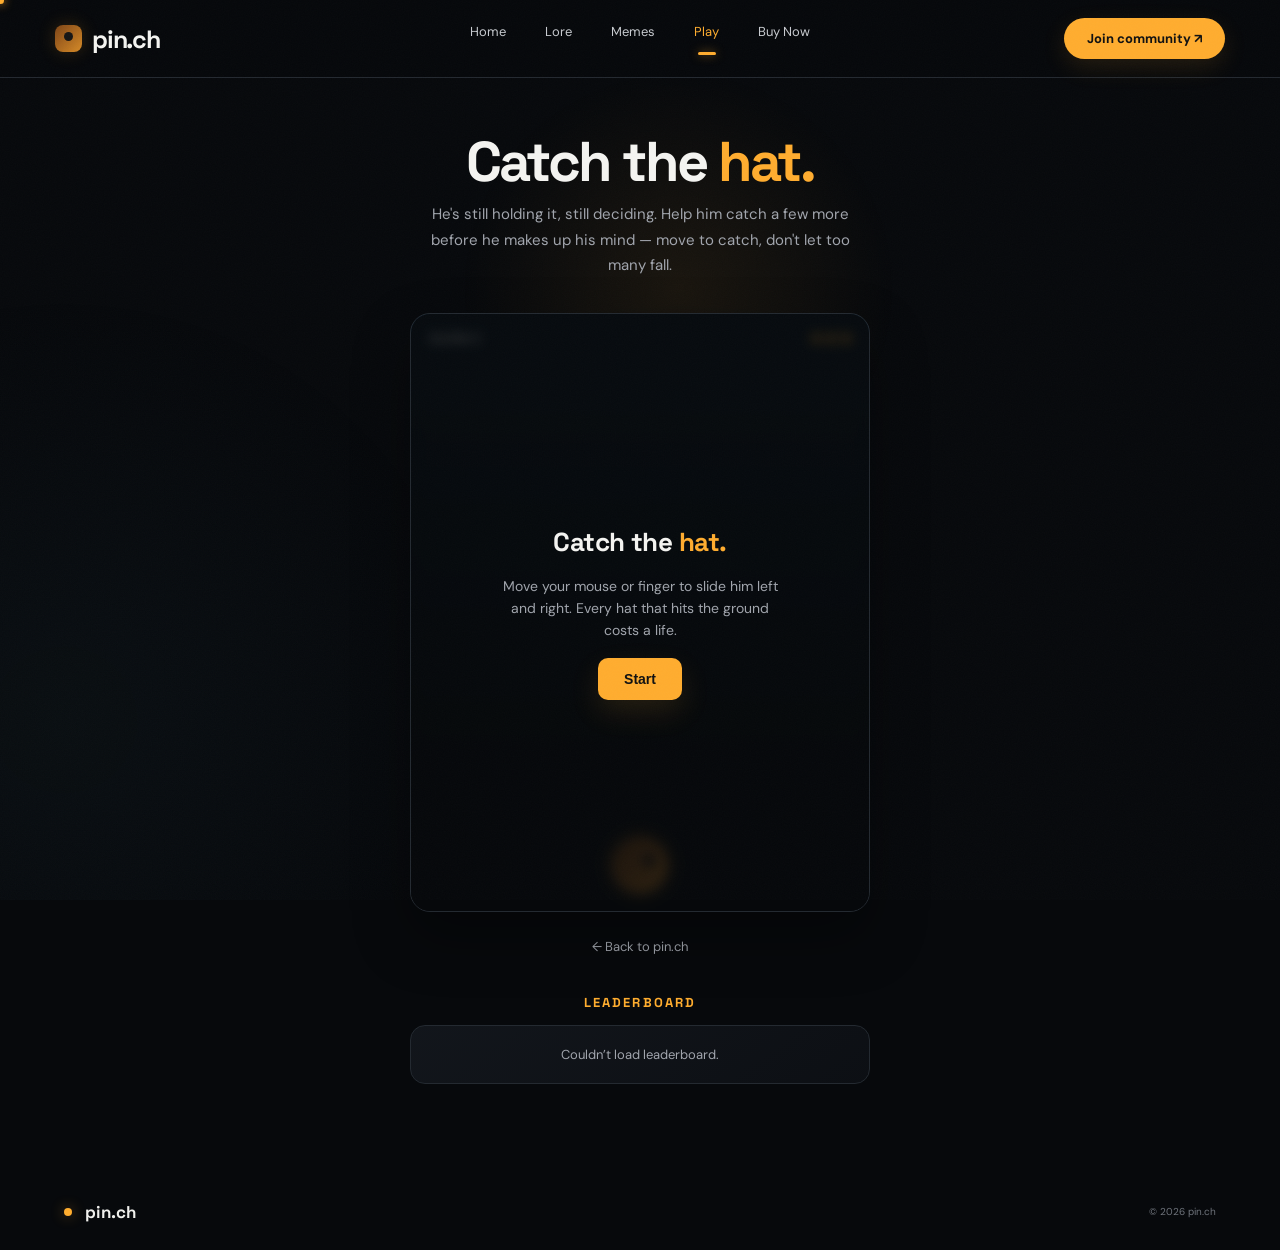
==== pin_ch_final_site/game.html @ d2be1f8b "Add mini-game leaderboard and fix mismatched meme-3 image - Add /api/leaderboard serverless function" ====
<!doctype html>
<html lang="en">
<head>
  <meta charset="utf-8">
  <meta name="viewport" content="width=device-width, initial-scale=1">
  <title>Catch the hat — pin.ch</title>
  <meta name="description" content="Catch the hat — a quick pin.ch mini-game.">
  <link rel="icon" type="image/svg+xml" href="data:image/svg+xml,%3Csvg xmlns='http://www.w3.org/2000/svg' viewBox='0 0 64 64'%3E%3Cdefs%3E%3ClinearGradient id='g' x1='0' y1='0' x2='1' y2='1'%3E%3Cstop offset='0' stop-color='%237e4517'/%3E%3Cstop offset='1' stop-color='%23d68a27'/%3E%3C/linearGradient%3E%3C/defs%3E%3Crect width='64' height='64' rx='18' fill='url(%23g)'/%3E%3Ccircle cx='32' cy='27' r='10' fill='%23161616'/%3E%3C/svg%3E">
  <link rel="preconnect" href="https://fonts.googleapis.com">
  <link rel="preconnect" href="https://fonts.gstatic.com" crossorigin>
  <link href="https://fonts.googleapis.com/css2?family=DM+Sans:wght@400;500;700&family=Space+Grotesk:wght@500;600;700&display=swap" rel="stylesheet">
  <link rel="stylesheet" href="style.css">
  <style>
    .game-main{max-width:600px;margin:0 auto;padding:56px 20px 90px;text-align:center}
    .game-main h1{font:700 clamp(38px,6vw,56px)/1 "Space Grotesk";letter-spacing:-.05em;margin:0 0 12px}
    .game-main h1 span{color:var(--gold)}
    .game-sub{color:var(--muted);font-size:15px;line-height:1.7;max-width:440px;margin:0 auto 34px}
    .game-stage{position:relative;width:100%;max-width:460px;margin:0 auto;border-radius:20px;overflow:hidden;border:1px solid #242a31;box-shadow:0 25px 55px rgba(0,0,0,.35);background:linear-gradient(180deg,#0c1a26 0%,#07090c 78%)}
    .game-stage canvas{display:block;width:100%;height:auto;touch-action:none;cursor:none}
    .hud{position:absolute;top:0;left:0;right:0;display:flex;justify-content:space-between;align-items:center;padding:16px 18px;z-index:2;pointer-events:none;font:700 13px "Space Grotesk"}
    .hud-score{color:#f4f4f1}
    .hud-lives{display:flex;gap:6px}
    .hud-lives span{width:9px;height:9px;border-radius:50%;background:var(--gold);box-shadow:0 0 8px rgba(255,173,47,.6);transition:.25s}
    .hud-lives span.lost{background:#33261a;box-shadow:none}
    .overlay{position:absolute;inset:0;display:flex;flex-direction:column;align-items:center;justify-content:center;gap:16px;background:rgba(7,9,12,.82);backdrop-filter:blur(6px);z-index:3;text-align:center;padding:24px;transition:opacity .3s;}
    .overlay.hidden{opacity:0;pointer-events:none}
    .overlay h2{font:700 26px "Space Grotesk";margin:0;letter-spacing:-.02em}
    .overlay h2 span{color:var(--gold)}
    .overlay p{color:var(--muted);font-size:14px;margin:0;max-width:280px;line-height:1.6}
    .overlay .score-line{font:700 15px "Space Grotesk";color:#f4f4f1}
    .overlay .score-line b{color:var(--gold)}
    .game-btn{display:inline-flex;align-items:center;justify-content:center;text-decoration:none;padding:13px 26px;border-radius:10px;font-size:14px;font-weight:700;background:var(--gold);color:#111;border:0;cursor:pointer;transition:.25s;box-shadow:0 12px 30px rgba(255,173,47,.12)}
    .game-btn:hover{transform:translateY(-2px)}
    .back-link{display:inline-block;margin-top:26px;color:var(--muted);font-size:13px;text-decoration:none;transition:.2s}
    .back-link:hover{color:var(--gold)}
    .submit-row{display:flex;gap:8px;margin-top:2px}
    .submit-row input{width:130px;background:#11151a;border:1px solid #282e36;border-radius:9px;padding:11px 12px;color:#f4f4f1;font:600 13px "Space Grotesk";text-align:center;outline:none;transition:.2s}
    .submit-row input:focus{border-color:var(--gold)}
    .submit-row .game-btn{padding:11px 20px}
    .submit-row .game-btn:disabled{opacity:.5;cursor:default;transform:none}
    .submit-msg{font-size:12px;color:var(--muted);min-height:16px;margin:0}
    .submit-msg.err{color:#e0715a}
    .submit-msg.ok{color:var(--gold)}
    .lb-section{max-width:460px;margin:38px auto 0;text-align:left}
    .lb-section h3{font:700 13px "Space Grotesk";letter-spacing:.16em;color:var(--gold);text-transform:uppercase;margin:0 0 14px;text-align:center}
    .lb-list{list-style:none;margin:0;padding:0;background:linear-gradient(145deg,rgba(19,23,29,.95),rgba(13,16,21,.95));border:1px solid #242a31;border-radius:15px;overflow:hidden}
    .lb-row{display:flex;align-items:center;gap:12px;padding:11px 18px;font-size:13px;color:#c8cbd0;border-bottom:1px solid #1c2027}
    .lb-row:last-child{border-bottom:0}
    .lb-rank{width:18px;color:var(--muted);font:700 12px "Space Grotesk"}
    .lb-row:nth-child(1) .lb-rank,.lb-row:nth-child(2) .lb-rank,.lb-row:nth-child(3) .lb-rank{color:var(--gold)}
    .lb-name{flex:1;font-weight:500;color:#e7e7e5}
    .lb-score{font:700 13px "Space Grotesk";color:var(--gold)}
    .lb-empty{padding:20px 18px;text-align:center;color:var(--muted);font-size:13px}
    @media(max-width:600px){.game-main{padding:42px 16px 70px}}
  </style>
</head>
<body>
  <div class="grain"></div>
  <div class="cursor-dot" id="cursorDot"></div>
  <div class="cursor-ring" id="cursorRing"></div>

  <header class="nav">
    <a class="logo" href="index.html"><span class="logo-dot"></span>pin.ch</a>
    <nav>
      <a href="index.html#top">Home</a>
      <a href="index.html#lore">Lore</a>
      <a href="index.html#memes">Memes</a>
      <a class="active" href="game.html">Play</a>
      <a href="https://axiom.trade/">Buy Now</a>
    </nav>
    <a class="nav-cta" href="https://x.com/i/communities/2031726647930483009">Join community <span>↗</span></a>
  </header>

  <main class="game-main">
    <h1>Catch the <span>hat.</span></h1>
    <p class="game-sub">He's still holding it, still deciding. Help him catch a few more before he makes up his mind — move to catch, don't let too many fall.</p>

    <div class="game-stage" id="stage">
      <div class="hud">
        <div class="hud-score">SCORE <span id="score">0</span></div>
        <div class="hud-lives" id="lives"><span></span><span></span><span></span></div>
      </div>
      <canvas id="game" width="460" height="600"></canvas>

      <div class="overlay" id="startOverlay">
        <h2>Catch the <span>hat.</span></h2>
        <p>Move your mouse or finger to slide him left and right. Every hat that hits the ground costs a life.</p>
        <button class="game-btn" id="startBtn">Start</button>
      </div>

      <div class="overlay hidden" id="overOverlay">
        <h2>Not <span>ready</span> yet.</h2>
        <p class="score-line">Score: <b id="finalScore">0</b> &nbsp;·&nbsp; Best: <b id="bestScore">0</b></p>
        <div class="submit-row" id="submitRow">
          <input type="text" id="usernameInput" maxlength="8" placeholder="Name (3-8)" autocomplete="off">
          <button class="game-btn" id="submitScoreBtn">Submit</button>
        </div>
        <p class="submit-msg" id="submitMsg"></p>
        <button class="game-btn" id="againBtn">Play again</button>
      </div>
    </div>

    <a class="back-link" href="index.html">← Back to pin.ch</a>

    <section class="lb-section">
      <h3>Leaderboard</h3>
      <ol class="lb-list" id="lbList">
        <li class="lb-empty">Loading…</li>
      </ol>
    </section>
  </main>

  <footer class="site-footer">
    <a class="footer-brand" href="index.html"><span></span>pin.ch</a>
    <div class="footer-copy">© 2026 pin.ch</div>
  </footer>

  <script>
    if (window.matchMedia('(hover:hover) and (pointer:fine)').matches) {
      const dot = document.getElementById('cursorDot');
      const ring = document.getElementById('cursorRing');
      let mouseX = -100, mouseY = -100, ringX = -100, ringY = -100;

      window.addEventListener('mousemove', e => {
        mouseX = e.clientX;
        mouseY = e.clientY;
        dot.style.transform = `translate(${mouseX}px, ${mouseY}px)`;
      });

      (function loop(){
        ringX += (mouseX - ringX) * 0.18;
        ringY += (mouseY - ringY) * 0.18;
        ring.style.transform = `translate(${ringX}px, ${ringY}px)`;
        requestAnimationFrame(loop);
      })();

      document.addEventListener('mouseover', e => {
        if (e.target.closest('a, button')) ring.classList.add('hover');
      });
      document.addEventListener('mouseout', e => {
        if (e.target.closest('a, button')) ring.classList.remove('hover');
      });
      document.documentElement.addEventListener('mouseleave', () => {
        dot.style.opacity = 0;
        ring.style.opacity = 0;
      });
      document.documentElement.addEventListener('mouseenter', () => {
        dot.style.opacity = 1;
        ring.style.opacity = 1;
      });
    }
  </script>

  <script>
    (function(){
      const canvas = document.getElementById('game');
      const ctx = canvas.getContext('2d');
      const W = canvas.width, H = canvas.height;
      const DPR = Math.min(window.devicePixelRatio || 1, 2);
      canvas.width = W * DPR;
      canvas.height = H * DPR;
      ctx.scale(DPR, DPR);

      const scoreEl = document.getElementById('score');
      const livesEl = document.getElementById('lives');
      const lifeDots = livesEl.querySelectorAll('span');
      const startOverlay = document.getElementById('startOverlay');
      const overOverlay = document.getElementById('overOverlay');
      const startBtn = document.getElementById('startBtn');
      const againBtn = document.getElementById('againBtn');
      const finalScoreEl = document.getElementById('finalScore');
      const bestScoreEl = document.getElementById('bestScore');
      const submitRow = document.getElementById('submitRow');
      const usernameInput = document.getElementById('usernameInput');
      const submitScoreBtn = document.getElementById('submitScoreBtn');
      const submitMsg = document.getElementById('submitMsg');
      const lbList = document.getElementById('lbList');
      const BEST_KEY = 'pinch_hat_best';
      const NAME_KEY = 'pinch_hat_username';
      const USERNAME_RE = /^[a-zA-Z0-9_]{3,8}$/;

      usernameInput.value = localStorage.getItem(NAME_KEY) || '';

      function renderLeaderboard(entries){
        lbList.innerHTML = '';
        if (!entries || entries.length === 0) {
          lbList.innerHTML = '<li class="lb-empty">No scores yet — be the first.</li>';
          return;
        }
        entries.forEach((e, i) => {
          const li = document.createElement('li');
          li.className = 'lb-row';
          const rank = document.createElement('span');
          rank.className = 'lb-rank';
          rank.textContent = '#' + (i + 1);
          const name = document.createElement('span');
          name.className = 'lb-name';
          name.textContent = e.username;
          const sc = document.createElement('span');
          sc.className = 'lb-score';
          sc.textContent = e.score;
          li.append(rank, name, sc);
          lbList.appendChild(li);
        });
      }

      async function loadLeaderboard(){
        try {
          const r = await fetch('/api/leaderboard');
          const data = await r.json();
          renderLeaderboard(data.entries);
        } catch (err) {
          lbList.innerHTML = '<li class="lb-empty">Couldn’t load leaderboard.</li>';
        }
      }

      async function submitScore(){
        const username = usernameInput.value.trim();
        if (!USERNAME_RE.test(username)) {
          submitMsg.textContent = 'Name must be 3-8 letters, numbers or underscore.';
          submitMsg.className = 'submit-msg err';
          return;
        }
        submitScoreBtn.disabled = true;
        submitMsg.textContent = 'Submitting…';
        submitMsg.className = 'submit-msg';
        try {
          const r = await fetch('/api/leaderboard', {
            method: 'POST',
            headers: { 'Content-Type': 'application/json' },
            body: JSON.stringify({ username, score })
          });
          let data;
          try { data = await r.json(); } catch { data = null; }
          if (!r.ok || !data) throw new Error((data && data.error) || 'Couldn’t submit right now.');
          localStorage.setItem(NAME_KEY, username);
          renderLeaderboard(data.entries);
          submitMsg.textContent = 'Submitted!';
          submitMsg.className = 'submit-msg ok';
          submitRow.style.display = 'none';
        } catch (err) {
          submitMsg.textContent = (err.message && err.message.length < 80) ? err.message : 'Couldn’t submit right now.';
          submitMsg.className = 'submit-msg err';
          submitScoreBtn.disabled = false;
        }
      }

      submitScoreBtn.addEventListener('click', submitScore);
      loadLeaderboard();

      let running = false;
      let score = 0;
      let lives = 3;
      let catcherX = W / 2;
      const catcherR = 28;
      const catcherY = H - 46;
      let hats = [];
      let spawnTimer = 0;
      let spawnInterval = 950;
      let lastTime = 0;

      function getBest(){
        return parseInt(localStorage.getItem(BEST_KEY) || '0', 10);
      }
      function setBest(v){
        localStorage.setItem(BEST_KEY, String(v));
      }

      function pointerX(clientX){
        const rect = canvas.getBoundingClientRect();
        return (clientX - rect.left) * (W / rect.width);
      }
      function onMove(x){
        catcherX = Math.max(catcherR, Math.min(W - catcherR, x));
      }
      canvas.addEventListener('mousemove', e => onMove(pointerX(e.clientX)));
      canvas.addEventListener('touchmove', e => {
        if (e.touches[0]) onMove(pointerX(e.touches[0].clientX));
        e.preventDefault();
      }, { passive: false });

      function spawnHat(){
        const golden = Math.random() < 0.12;
        hats.push({
          x: 30 + Math.random() * (W - 60),
          y: -30,
          speed: 2.1 + Math.random() * 1.1 + score * 0.02,
          size: golden ? 20 : 24,
          golden
        });
      }

      function drawCatcher(){
        ctx.save();
        const grad = ctx.createLinearGradient(catcherX - catcherR, catcherY - catcherR, catcherX + catcherR, catcherY + catcherR);
        grad.addColorStop(0, '#7e4517');
        grad.addColorStop(1, '#d68a27');
        ctx.beginPath();
        ctx.arc(catcherX, catcherY, catcherR, 0, Math.PI * 2);
        ctx.fillStyle = grad;
        ctx.shadowColor = 'rgba(255,173,47,.5)';
        ctx.shadowBlur = 18;
        ctx.fill();
        ctx.shadowBlur = 0;
        ctx.beginPath();
        ctx.arc(catcherX + 9, catcherY - 5, 6, 0, Math.PI * 2);
        ctx.fillStyle = '#161616';
        ctx.fill();
        ctx.restore();
      }

      function drawHat(h){
        ctx.save();
        ctx.translate(h.x, h.y);
        ctx.beginPath();
        ctx.ellipse(0, h.size * 0.55, h.size, h.size * 0.32, 0, 0, Math.PI * 2);
        ctx.fillStyle = h.golden ? '#ffc55c' : '#a9691f';
        ctx.fill();
        ctx.beginPath();
        ctx.moveTo(-h.size * 0.55, h.size * 0.5);
        ctx.quadraticCurveTo(-h.size * 0.55, -h.size * 0.5, 0, -h.size * 0.55);
        ctx.quadraticCurveTo(h.size * 0.55, -h.size * 0.5, h.size * 0.55, h.size * 0.5);
        ctx.closePath();
        ctx.fillStyle = h.golden ? '#ffad2f' : '#7e4517';
        ctx.fill();
        ctx.restore();
      }

      function updateLives(){
        lifeDots.forEach((dot, i) => dot.classList.toggle('lost', i >= lives));
      }

      function reset(){
        score = 0;
        lives = 3;
        hats = [];
        spawnTimer = 0;
        spawnInterval = 950;
        catcherX = W / 2;
        scoreEl.textContent = '0';
        updateLives();
      }

      function endGame(){
        running = false;
        const best = Math.max(getBest(), score);
        setBest(best);
        finalScoreEl.textContent = score;
        bestScoreEl.textContent = best;
        submitRow.style.display = '';
        submitScoreBtn.disabled = false;
        submitMsg.textContent = '';
        submitMsg.className = 'submit-msg';
        overOverlay.classList.remove('hidden');
      }

      function step(t){
        if (!running) return;
        const dt = lastTime ? t - lastTime : 16;
        lastTime = t;

        ctx.clearRect(0, 0, W, H);

        spawnTimer += dt;
        if (spawnTimer > spawnInterval) {
          spawnTimer = 0;
          spawnHat();
          spawnInterval = Math.max(420, 950 - score * 12);
        }

        for (let i = hats.length - 1; i >= 0; i--) {
          const h = hats[i];
          h.y += h.speed;
          drawHat(h);

          const dx = h.x - catcherX, dy = h.y - catcherY;
          if (Math.sqrt(dx * dx + dy * dy) < catcherR + h.size * 0.6) {
            score += h.golden ? 3 : 1;
            scoreEl.textContent = score;
            hats.splice(i, 1);
            continue;
          }
          if (h.y - h.size > H) {
            hats.splice(i, 1);
            lives -= 1;
            updateLives();
            if (lives <= 0) {
              endGame();
              return;
            }
          }
        }

        drawCatcher();
        requestAnimationFrame(step);
      }

      function start(){
        reset();
        startOverlay.classList.add('hidden');
        overOverlay.classList.add('hidden');
        running = true;
        lastTime = 0;
        requestAnimationFrame(step);
      }

      startBtn.addEventListener('click', start);
      againBtn.addEventListener('click', start);

      drawCatcher();
      bestScoreEl.textContent = getBest();
    })();
  </script>
</body>
</html>
---- pin_ch_final_site/style.css ----
*{box-sizing:border-box}
:root{--bg:#07090c;--panel:#0e1217;--text:#f4f4f1;--muted:#a1a5ad;--line:#242930;--gold:#ffad2f;--gold2:#ffc55c}
html{scroll-behavior:smooth}
body{margin:0;background:var(--bg);color:var(--text);font-family:"DM Sans",sans-serif;overflow-x:hidden}
body:before{content:"";position:fixed;inset:0;pointer-events:none;background:radial-gradient(circle at 53% 32%,rgba(255,173,47,.08),transparent 24%),radial-gradient(circle at 5% 80%,rgba(36,66,78,.1),transparent 30%);z-index:-2}
.grain{position:fixed;inset:0;pointer-events:none;opacity:.025;z-index:20;background-image:url("data:image/svg+xml,%3Csvg xmlns='http://www.w3.org/2000/svg' width='180' height='180'%3E%3Cfilter id='n'%3E%3CfeTurbulence type='fractalNoise' baseFrequency='.85' numOctaves='4' stitchTiles='stitch'/%3E%3C/filter%3E%3Crect width='100%25' height='100%25' filter='url(%23n)'/%3E%3C/svg%3E")}
@media(hover:hover) and (pointer:fine){
  body,a,button{cursor:none}
  .cursor-dot,.cursor-ring{position:fixed;top:0;left:0;pointer-events:none;z-index:9999;border-radius:50%;transition:opacity .2s}
  .cursor-dot{width:7px;height:7px;margin:-3.5px 0 0 -3.5px;background:var(--gold);box-shadow:0 0 10px rgba(255,173,47,.9)}
  .cursor-ring{width:34px;height:34px;margin:-17px 0 0 -17px;border:1.5px solid rgba(255,173,47,.5);transition:width .25s,height .25s,margin .25s,border-color .25s,background .25s,opacity .2s}
  .cursor-ring.hover{width:54px;height:54px;margin:-27px 0 0 -27px;border-color:var(--gold);background:rgba(255,173,47,.08)}
}
.reveal{opacity:0;transform:translateY(28px);transition:opacity .7s cubic-bezier(.16,.8,.3,1),transform .7s cubic-bezier(.16,.8,.3,1)}
.reveal.in-view{opacity:1;transform:translateY(0)}
.meme-item.reveal{transition-delay:calc(var(--i,0) * .07s)}
@media(prefers-reduced-motion:reduce){.reveal{transform:none;transition:opacity .4s ease}}
a{color:inherit}
.nav{height:78px;padding:0 4.3vw;border-bottom:1px solid var(--line);display:flex;align-items:center;justify-content:space-between;position:sticky;top:0;z-index:15;background:rgba(7,9,12,.82);backdrop-filter:blur(18px)}
.logo{font:700 25px "Space Grotesk";text-decoration:none;letter-spacing:-.05em;display:flex;align-items:center}.logo-dot{width:27px;height:27px;border-radius:8px;background:linear-gradient(135deg,#7e4517,#d68a27);display:inline-block;margin-right:10px;box-shadow:0 0 18px rgba(255,173,47,.18);position:relative}.logo-dot:after{content:"";position:absolute;width:9px;height:9px;border-radius:50%;background:#161616;left:9px;top:7px}
.nav nav{display:flex;gap:39px;position:absolute;left:50%;transform:translateX(-50%)}.nav nav a{text-decoration:none;color:#c8cbd0;font-size:13px;transition:.25s}.nav nav a:hover,.nav nav a.active{color:var(--gold)}.nav nav a.active:after{content:"";display:block;width:18px;height:3px;border-radius:5px;background:var(--gold);margin:12px auto 0;box-shadow:0 0 10px rgba(255,173,47,.5)}
.nav-cta{background:var(--gold);color:#111;text-decoration:none;padding:12px 23px;border-radius:999px;font-weight:700;font-size:13px;transition:.25s;box-shadow:0 8px 24px rgba(255,173,47,.12)}.nav-cta:hover{transform:translateY(-2px);box-shadow:0 12px 30px rgba(255,173,47,.2)}
.hero{min-height:692px;display:grid;grid-template-columns:minmax(280px,.95fr) minmax(380px,1.3fr) minmax(280px,.85fr);align-items:center;gap:28px;padding:48px 4.3vw 36px;border-bottom:1px solid var(--line);position:relative;max-width:1500px;margin:0 auto}
.hero-copy{align-self:center;position:relative;z-index:3}.hero h1{font:700 clamp(62px,7vw,96px)/.9 "Space Grotesk";letter-spacing:-.075em;margin:0 0 18px}.hero h2{font:500 clamp(20px,2vw,28px)/1.2 "Space Grotesk";margin:0 0 28px;letter-spacing:-.035em}.hero-text{font-size:15px;line-height:1.75;color:var(--muted);margin:0}.hero-actions{display:flex;gap:14px;margin-top:34px}.btn{display:inline-flex;align-items:center;justify-content:center;text-decoration:none;padding:15px 29px;border-radius:10px;font-size:14px;font-weight:700;transition:.25s}.btn-gold{background:var(--gold);color:#111;box-shadow:0 12px 30px rgba(255,173,47,.12)}.btn-ghost{border:1px solid rgba(255,173,47,.4);color:#fff;background:rgba(255,173,47,.04)}.btn-ghost:hover{border-color:var(--gold)}.btn:hover{transform:translateY(-2px)}
.hero-visual{height:590px;position:relative;display:flex;align-items:center;justify-content:center;z-index:2;isolation:isolate;overflow:visible}.hero-glow{position:absolute;width:460px;height:460px;border-radius:50%;background:radial-gradient(circle,rgba(255,171,45,.34) 0%,rgba(255,151,30,.18) 34%,rgba(255,126,20,.07) 58%,transparent 74%);filter:blur(30px);top:62px;left:50%;transform:translateX(-50%);z-index:0}.hero-image-wrap{width:100%;height:570px;display:flex;align-items:center;justify-content:center;overflow:visible;position:relative;z-index:1}.hero-image-wrap:after{content:"";position:absolute;width:330px;height:54px;left:50%;bottom:78px;transform:translateX(-50%);background:radial-gradient(ellipse,rgba(255,165,35,.28) 0%,rgba(255,145,25,.12) 42%,transparent 74%);filter:blur(10px);pointer-events:none;z-index:0}.hero-image-wrap img{width:560px;height:560px;object-fit:contain;object-position:center;filter:saturate(.95) contrast(1.04) drop-shadow(0 30px 50px rgba(0,0,0,.35));position:relative;z-index:1}
.token-card{background:linear-gradient(145deg,rgba(19,23,29,.95),rgba(13,16,21,.95));border:1px solid #242a31;border-radius:15px;padding:26px 27px;box-shadow:0 25px 55px rgba(0,0,0,.2);align-self:center}.token-card h3{font:700 20px "Space Grotesk";margin:0 0 25px}.token-row{display:flex;justify-content:space-between;align-items:center;gap:18px;margin:0 0 23px;color:#9298a2;font-size:13px}.token-row strong{color:#e7e7e5;font-weight:500;text-align:right}.token-row strong.trust{color:var(--gold);font-weight:700;display:inline-flex;align-items:center;gap:5px}.token-row strong.trust:before{content:"";width:5px;height:9px;border-right:2px solid var(--gold);border-bottom:2px solid var(--gold);transform:rotate(45deg) translateY(-1px)}
.contract-block{margin-top:6px;padding-top:20px;border-top:1px solid var(--line)}
.contract-label{display:block;color:var(--gold);font:700 10px "Space Grotesk";letter-spacing:.16em;text-transform:uppercase;margin-bottom:10px}
.contract-pill{display:flex;align-items:center;gap:11px;border:1px solid #282e36;background:#11151a;border-radius:11px;padding:12px 13px;transition:.2s}
.contract-pill:hover{border-color:#4a3416}
.pending-dot{width:6px;height:6px;border-radius:50%;background:var(--gold);box-shadow:0 0 8px rgba(255,173,47,.7);flex-shrink:0;animation:pinch-pulse 1.8s ease-in-out infinite}
.contract-pill code{flex:1;font:600 13px "Space Grotesk";color:#e7e7e5;overflow:hidden;text-overflow:ellipsis;white-space:nowrap}
.contract-pill button{border:0;background:#181c22;color:#eee;width:30px;height:30px;border-radius:8px;display:flex;align-items:center;justify-content:center;font-size:14px;cursor:pointer;flex-shrink:0;transition:.2s}
.contract-pill button:hover{background:var(--gold);color:#111}
.contract-pill button.copied{background:var(--gold);color:#111}
@keyframes pinch-pulse{0%,100%{opacity:.4;transform:scale(.8)}50%{opacity:1;transform:scale(1.15)}}
@media(prefers-reduced-motion:reduce){.pending-dot{animation:none}}
.lore-section,.chart-section{max-width:1050px;margin:0 auto;padding:105px 30px;border-bottom:1px solid var(--line)}.section-label{color:var(--gold);font:700 10px "Space Grotesk";letter-spacing:.22em}.lore-section h2,.chart-section h2{font:700 clamp(42px,5vw,68px)/1 "Space Grotesk";letter-spacing:-.06em;margin:18px 0}.lore-section h2 span{color:var(--gold)}.lore-section p{max-width:650px;color:var(--muted);font-size:17px;line-height:1.8;margin:0 0 18px}.lore-section p:last-child{margin-bottom:0}.chart-section{min-height:380px}.chart-section .btn{margin-top:10px}
.memes-section{max-width:1200px;margin:0 auto;padding:105px 30px 120px;border-bottom:1px solid var(--line)}.memes-section h2{font:700 clamp(42px,5vw,68px)/1 "Space Grotesk";letter-spacing:-.06em;margin:18px 0 0}.memes-section h2 span{color:var(--gold)}
.meme-grid{display:grid;grid-template-columns:repeat(3,1fr);gap:18px;margin-top:44px}
.meme-item{display:block;aspect-ratio:1/1;border-radius:14px;overflow:hidden;border:1px solid var(--line);position:relative}
.meme-item img{width:100%;height:100%;object-fit:cover;display:block;transition:.35s;filter:saturate(.97)}
.meme-item:hover{border-color:#5a3d17;box-shadow:0 18px 40px rgba(255,173,47,.15)}
.meme-item:hover img{transform:scale(1.06);filter:saturate(1.05)}
footer{max-width:1500px;margin:0 auto;padding:32px 4.3vw 42px;display:grid;grid-template-columns:1fr auto 1fr;align-items:end;color:var(--muted);font-size:13px;line-height:1.7}.footer-left{color:#a4a8ae}.socials{display:flex;gap:16px}.socials a{width:48px;height:48px;border:1px solid #20252c;background:#0c1015;border-radius:50%;display:flex;align-items:center;justify-content:center;text-decoration:none;font-size:20px;color:#f4f4f1;transition:.2s}.socials a:hover{border-color:#444b55;transform:translateY(-2px)}.footer-right{display:flex;flex-direction:column;text-align:right;gap:4px}.footer-right strong{font:700 16px "Space Grotesk";color:#e5e5e3}.toast{position:fixed;left:50%;bottom:30px;transform:translate(-50%,20px);background:#161b21;border:1px solid #343b44;padding:10px 15px;border-radius:8px;opacity:0;pointer-events:none;transition:.25s;z-index:30}.toast.show{opacity:1;transform:translate(-50%,0)}
@media(max-width:1050px){.hero{grid-template-columns:1fr 1fr;padding-top:50px}.hero-visual{grid-column:2;grid-row:1/3}.token-card{grid-column:1;grid-row:2;max-width:500px}.hero-copy{grid-column:1;grid-row:1}.nav nav{gap:20px}}
@media(max-width:760px){.nav{height:68px;padding:0 20px}.nav nav{display:none}.nav-cta{padding:10px 15px;font-size:12px}.logo{font-size:22px}.hero{display:flex;flex-direction:column;min-height:auto;padding:65px 20px 40px;gap:28px}.hero-copy{width:100%;text-align:left}.hero h1{font-size:64px}.hero h2{font-size:22px}.hero-text{font-size:14px}.hero-visual{width:100%;height:440px;order:2}.hero-image-wrap{height:420px}.hero-image-wrap img{width:420px;height:420px}.token-card{width:100%;order:3}.hero-actions{flex-wrap:wrap}.btn{padding:14px 22px}.lore-section,.chart-section{padding:80px 22px}.lore-section h2,.chart-section h2{font-size:43px}.memes-section{padding:80px 22px 90px}.memes-section h2{font-size:43px}.meme-grid{grid-template-columns:repeat(2,1fr);gap:12px;margin-top:32px}footer{grid-template-columns:1fr;gap:28px;padding:28px 22px 36px}.footer-right{text-align:left}.socials{order:2}}

/* --- Bottom launch panel / footer --- */
.launch-section{
  min-height:470px;
  width:100%;
  border-top:1px solid var(--line);
  border-bottom:1px solid var(--line);
  display:flex;
  align-items:center;
  justify-content:center;
  position:relative;
  overflow:hidden;
  background:
    radial-gradient(circle at 50% 38%,rgba(255,173,47,.055),transparent 22%),
    var(--bg);
}
.launch-inner{
  width:100%;
  max-width:1000px;
  text-align:center;
  display:flex;
  flex-direction:column;
  align-items:center;
  justify-content:center;
  padding:72px 30px 82px;
}
.launch-inner h2{
  margin:0;
  font:700 clamp(54px,5.2vw,88px)/.94 "Space Grotesk";
  letter-spacing:-.065em;
  color:#f4f1e9;
}
.launch-inner h2 span{color:var(--gold)}
.launch-btn{
  margin-top:38px;
  display:inline-flex;
  align-items:center;
  justify-content:center;
  gap:9px;
  min-width:136px;
  padding:13px 19px;
  border-radius:9px;
  background:var(--gold);
  color:#111;
  text-decoration:none;
  font:700 12px "DM Sans";
  box-shadow:0 12px 28px rgba(255,173,47,.12);
  transition:.25s;
}
.launch-btn span{font-size:13px}
.launch-btn:hover{
  transform:translateY(-2px);
  box-shadow:0 16px 34px rgba(255,173,47,.2);
}
.site-footer{
  width:100%;
  min-height:76px;
  padding:0 5vw;
  display:flex;
  align-items:center;
  justify-content:space-between;
  color:#f0f0ed;
  border-bottom:0;
  font-size:12px;
}
.footer-brand{
  display:inline-flex;
  align-items:center;
  gap:13px;
  color:#f0f0ed;
  text-decoration:none;
  font:700 17px "Space Grotesk";
}
.footer-brand span{
  width:8px;
  height:8px;
  border-radius:50%;
  background:var(--gold);
  box-shadow:0 0 14px rgba(255,173,47,.45);
}
.footer-copy{
  color:#6f747c;
  font-size:10px;
}
@media(max-width:760px){
  .launch-section{min-height:390px}
  .launch-inner{padding:60px 20px 68px}
  .launch-inner h2{font-size:48px}
  .launch-btn{margin-top:30px}
  .site-footer{min-height:68px;padding:0 22px}
  .footer-brand{font-size:16px}
}
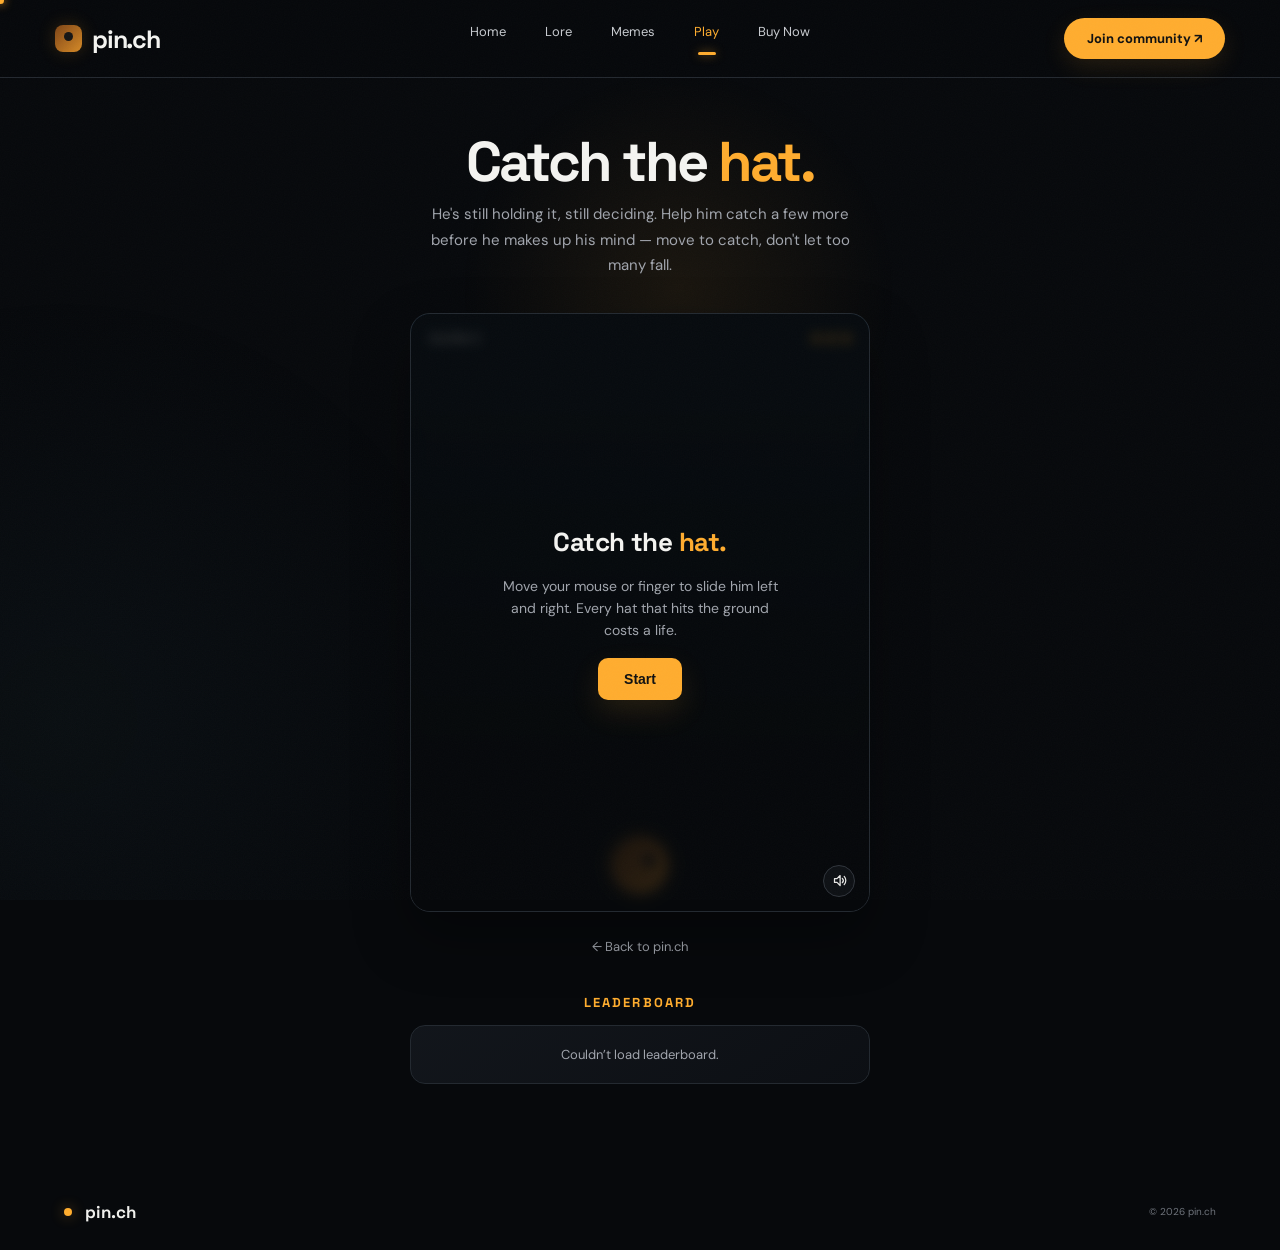
==== commit 1ac4bf88: "Add game audio, time-based difficulty ramp, and leaderboard anti-abuse - Add synthesized sound effec" ====
--- a/pin_ch_final_site/game.html
+++ b/pin_ch_final_site/game.html
@@ -33,6 +33,11 @@
     .game-btn:hover{transform:translateY(-2px)}
     .back-link{display:inline-block;margin-top:26px;color:var(--muted);font-size:13px;text-decoration:none;transition:.2s}
     .back-link:hover{color:var(--gold)}
+    .sound-toggle{position:absolute;bottom:14px;right:14px;z-index:5;width:32px;height:32px;border-radius:50%;border:1px solid #30353c;background:rgba(16,19,24,.85);color:#e7e7e5;display:flex;align-items:center;justify-content:center;cursor:pointer;transition:.2s}
+    .sound-toggle:hover{border-color:var(--gold);color:var(--gold)}
+    .sound-toggle .mute-x{display:none}
+    .sound-toggle.muted .wave{display:none}
+    .sound-toggle.muted .mute-x{display:block}
     .submit-row{display:flex;gap:8px;margin-top:2px}
     .submit-row input{width:130px;background:#11151a;border:1px solid #282e36;border-radius:9px;padding:11px 12px;color:#f4f4f1;font:600 13px "Space Grotesk";text-align:center;outline:none;transition:.2s}
     .submit-row input:focus{border-color:var(--gold)}
@@ -82,6 +87,15 @@
       </div>
       <canvas id="game" width="460" height="600"></canvas>
 
+      <button class="sound-toggle" id="soundToggle" aria-label="Toggle sound" aria-pressed="true">
+        <svg viewBox="0 0 24 24" width="15" height="15" fill="none" stroke="currentColor" stroke-width="2" stroke-linecap="round" stroke-linejoin="round">
+          <path d="M4 9v6h4l5 5V4L8 9H4z"/>
+          <path class="wave" d="M16.5 8.5a5 5 0 0 1 0 7"/>
+          <path class="wave" d="M19.5 5.5a9.5 9.5 0 0 1 0 13"/>
+          <path class="mute-x" d="M15 9l6 6M21 9l-6 6"/>
+        </svg>
+      </button>
+
       <div class="overlay" id="startOverlay">
         <h2>Catch the <span>hat.</span></h2>
         <p>Move your mouse or finger to slide him left and right. Every hat that hits the ground costs a life.</p>
@@ -152,6 +166,66 @@
   </script>
 
   <script>
+    window.PinchSound = (function(){
+      const MUTE_KEY = 'pinch_hat_muted';
+      let muted = localStorage.getItem(MUTE_KEY) === '1';
+      let ctx = null;
+
+      function getCtx(){
+        if (!ctx) {
+          const AC = window.AudioContext || window.webkitAudioContext;
+          if (!AC) return null;
+          ctx = new AC();
+        }
+        if (ctx.state === 'suspended') ctx.resume();
+        return ctx;
+      }
+
+      function tone(freq, duration, type, gainVal, delay){
+        if (muted) return;
+        const c = getCtx();
+        if (!c) return;
+        const osc = c.createOscillator();
+        const gain = c.createGain();
+        osc.type = type || 'sine';
+        osc.frequency.value = freq;
+        const t0 = c.currentTime + (delay || 0);
+        gain.gain.setValueAtTime(gainVal || 0.15, t0);
+        gain.gain.exponentialRampToValueAtTime(0.001, t0 + duration);
+        osc.connect(gain);
+        gain.connect(c.destination);
+        osc.start(t0);
+        osc.stop(t0 + duration);
+      }
+
+      return {
+        isMuted: () => muted,
+        setMuted(v){
+          muted = v;
+          localStorage.setItem(MUTE_KEY, v ? '1' : '0');
+        },
+        unlock(){ getCtx(); },
+        start(){ tone(520, 0.1, 'triangle', 0.12); },
+        catch(){
+          tone(660, 0.07, 'triangle', 0.14);
+          tone(880, 0.08, 'triangle', 0.1, 0.05);
+        },
+        gold(){
+          tone(523, 0.1, 'triangle', 0.14);
+          tone(659, 0.1, 'triangle', 0.14, 0.06);
+          tone(784, 0.14, 'triangle', 0.14, 0.12);
+        },
+        miss(){ tone(160, 0.18, 'square', 0.1); },
+        gameOver(){
+          tone(392, 0.14, 'sawtooth', 0.1);
+          tone(330, 0.14, 'sawtooth', 0.1, 0.13);
+          tone(262, 0.22, 'sawtooth', 0.1, 0.26);
+        }
+      };
+    })();
+  </script>
+
+  <script>
     (function(){
       const canvas = document.getElementById('game');
       const ctx = canvas.getContext('2d');
@@ -175,11 +249,25 @@
       const submitScoreBtn = document.getElementById('submitScoreBtn');
       const submitMsg = document.getElementById('submitMsg');
       const lbList = document.getElementById('lbList');
+      const soundToggle = document.getElementById('soundToggle');
       const BEST_KEY = 'pinch_hat_best';
       const NAME_KEY = 'pinch_hat_username';
       const USERNAME_RE = /^[a-zA-Z0-9_]{3,8}$/;
+      let sessionId = null;
 
       usernameInput.value = localStorage.getItem(NAME_KEY) || '';
+
+      function syncSoundToggle(){
+        const muted = PinchSound.isMuted();
+        soundToggle.classList.toggle('muted', muted);
+        soundToggle.setAttribute('aria-pressed', String(!muted));
+      }
+      soundToggle.addEventListener('click', () => {
+        PinchSound.setMuted(!PinchSound.isMuted());
+        PinchSound.unlock();
+        syncSoundToggle();
+      });
+      syncSoundToggle();
 
       function renderLeaderboard(entries){
         lbList.innerHTML = '';
@@ -221,6 +309,11 @@
           submitMsg.className = 'submit-msg err';
           return;
         }
+        if (!sessionId) {
+          submitMsg.textContent = 'Can’t submit this round — play again.';
+          submitMsg.className = 'submit-msg err';
+          return;
+        }
         submitScoreBtn.disabled = true;
         submitMsg.textContent = 'Submitting…';
         submitMsg.className = 'submit-msg';
@@ -228,11 +321,12 @@
           const r = await fetch('/api/leaderboard', {
             method: 'POST',
             headers: { 'Content-Type': 'application/json' },
-            body: JSON.stringify({ username, score })
+            body: JSON.stringify({ sessionId, username, score })
           });
           let data;
           try { data = await r.json(); } catch { data = null; }
           if (!r.ok || !data) throw new Error((data && data.error) || 'Couldn’t submit right now.');
+          sessionId = null;
           localStorage.setItem(NAME_KEY, username);
           renderLeaderboard(data.entries);
           submitMsg.textContent = 'Submitted!';
@@ -258,6 +352,7 @@
       let spawnTimer = 0;
       let spawnInterval = 950;
       let lastTime = 0;
+      let elapsed = 0;
 
       function getBest(){
         return parseInt(localStorage.getItem(BEST_KEY) || '0', 10);
@@ -281,10 +376,11 @@
 
       function spawnHat(){
         const golden = Math.random() < 0.12;
+        const seconds = elapsed / 1000;
         hats.push({
           x: 30 + Math.random() * (W - 60),
           y: -30,
-          speed: 2.1 + Math.random() * 1.1 + score * 0.02,
+          speed: 2.1 + Math.random() * 1.1 + seconds * 0.1,
           size: golden ? 20 : 24,
           golden
         });
@@ -336,6 +432,7 @@
         hats = [];
         spawnTimer = 0;
         spawnInterval = 950;
+        elapsed = 0;
         catcherX = W / 2;
         scoreEl.textContent = '0';
         updateLives();
@@ -343,6 +440,7 @@
 
       function endGame(){
         running = false;
+        PinchSound.gameOver();
         const best = Math.max(getBest(), score);
         setBest(best);
         finalScoreEl.textContent = score;
@@ -358,6 +456,7 @@
         if (!running) return;
         const dt = lastTime ? t - lastTime : 16;
         lastTime = t;
+        elapsed += dt;
 
         ctx.clearRect(0, 0, W, H);
 
@@ -365,7 +464,7 @@
         if (spawnTimer > spawnInterval) {
           spawnTimer = 0;
           spawnHat();
-          spawnInterval = Math.max(420, 950 - score * 12);
+          spawnInterval = Math.max(380, 950 - (elapsed / 1000) * 18);
         }
 
         for (let i = hats.length - 1; i >= 0; i--) {
@@ -377,6 +476,7 @@
           if (Math.sqrt(dx * dx + dy * dy) < catcherR + h.size * 0.6) {
             score += h.golden ? 3 : 1;
             scoreEl.textContent = score;
+            h.golden ? PinchSound.gold() : PinchSound.catch();
             hats.splice(i, 1);
             continue;
           }
@@ -384,6 +484,7 @@
             hats.splice(i, 1);
             lives -= 1;
             updateLives();
+            PinchSound.miss();
             if (lives <= 0) {
               endGame();
               return;
@@ -395,8 +496,22 @@
         requestAnimationFrame(step);
       }
 
+      function requestSession(){
+        sessionId = null;
+        const controller = new AbortController();
+        const timeout = setTimeout(() => controller.abort(), 4000);
+        fetch('/api/session-start', { method: 'POST', signal: controller.signal })
+          .then(r => r.json())
+          .then(data => { if (data && data.sessionId) sessionId = data.sessionId; })
+          .catch(() => {})
+          .finally(() => clearTimeout(timeout));
+      }
+
       function start(){
+        PinchSound.unlock();
+        PinchSound.start();
         reset();
+        requestSession();
         startOverlay.classList.add('hidden');
         overOverlay.classList.add('hidden');
         running = true;
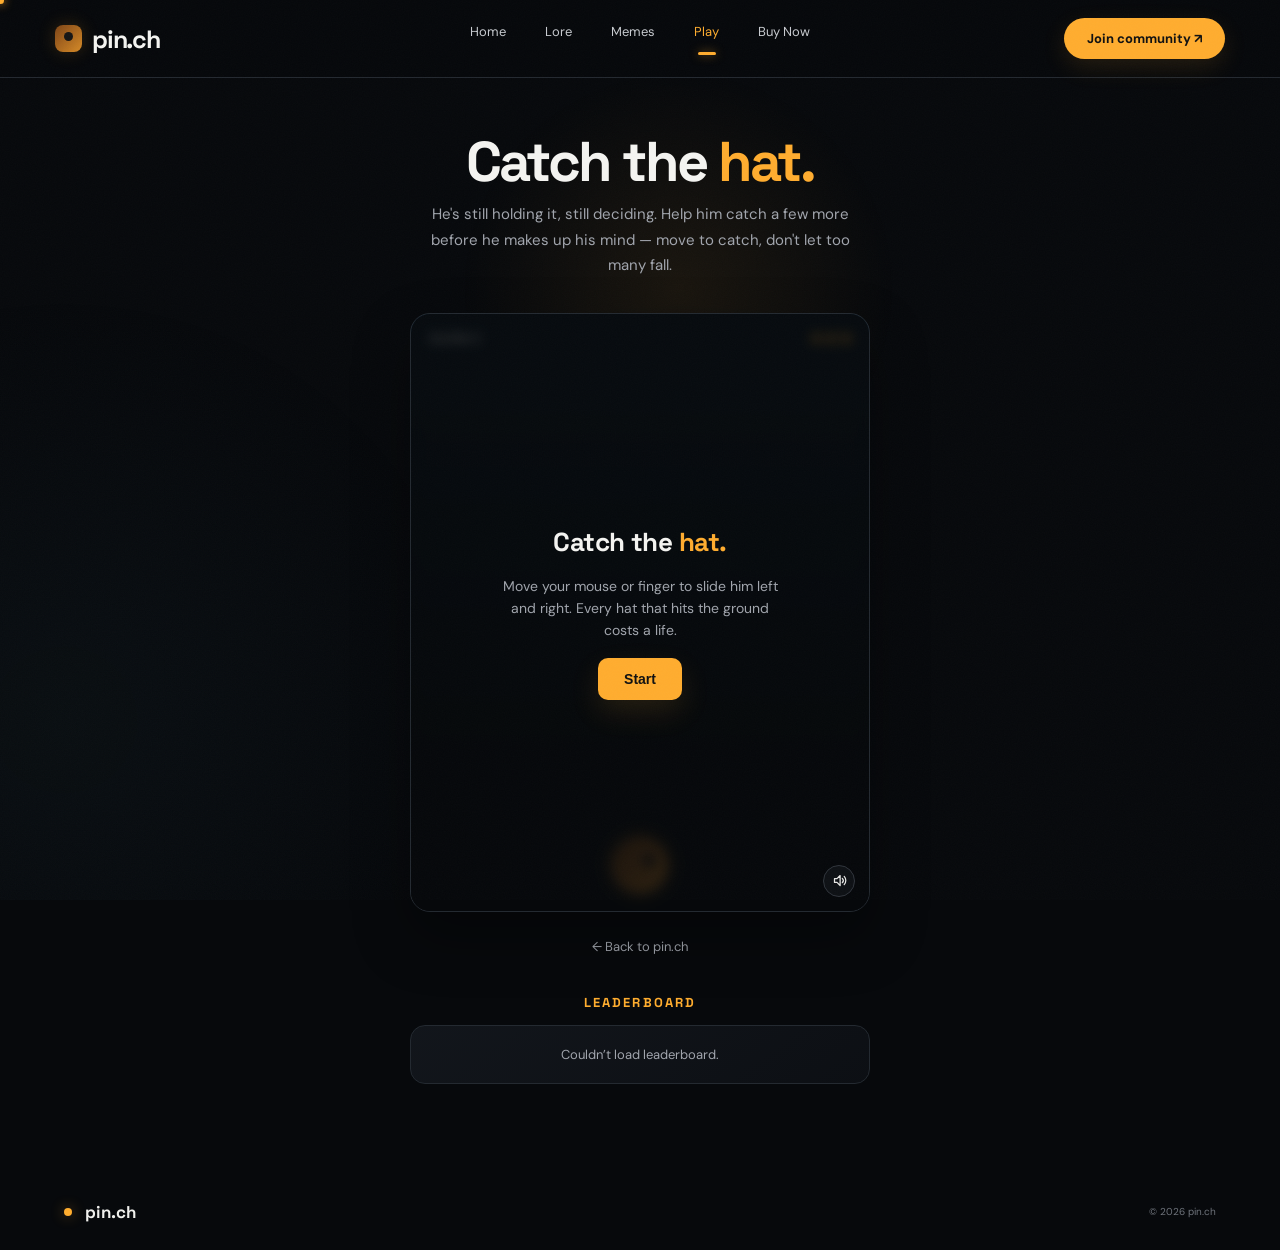
==== commit d9a8cb2d: "Refactor game status check and display logic Updated game status handling to show game or coming soo" ====
--- a/pin_ch_final_site/game.html
+++ b/pin_ch_final_site/game.html
@@ -38,11 +38,13 @@
     .sound-toggle .mute-x{display:none}
     .sound-toggle.muted .wave{display:none}
     .sound-toggle.muted .mute-x{display:block}
-    .submit-row{display:flex;gap:8px;margin-top:2px}
-    .submit-row input{width:130px;background:#11151a;border:1px solid #282e36;border-radius:9px;padding:11px 12px;color:#f4f4f1;font:600 13px "Space Grotesk";text-align:center;outline:none;transition:.2s}
+    .submit-row{display:flex;flex-direction:column;gap:8px;width:100%;max-width:300px;margin-top:2px}
+    .submit-row input{width:100%;background:#11151a;border:1px solid #282e36;border-radius:9px;padding:11px 12px;color:#f4f4f1;font:600 12px "Space Grotesk";text-align:center;outline:none;transition:.2s;box-sizing:border-box}
     .submit-row input:focus{border-color:var(--gold)}
-    .submit-row .game-btn{padding:11px 20px}
+    .submit-row input[readonly]{color:var(--gold);border-color:#3a2f18;background:#151109}
+    .submit-row .game-btn{padding:11px 20px;width:100%}
     .submit-row .game-btn:disabled{opacity:.5;cursor:default;transform:none}
+    .wallet-hint{font-size:11px;color:var(--muted);margin:0;max-width:280px}
     .submit-msg{font-size:12px;color:var(--muted);min-height:16px;margin:0}
     .submit-msg.err{color:#e0715a}
     .submit-msg.ok{color:var(--gold)}
@@ -56,6 +58,13 @@
     .lb-name{flex:1;font-weight:500;color:#e7e7e5}
     .lb-score{font:700 13px "Space Grotesk";color:var(--gold)}
     .lb-empty{padding:20px 18px;text-align:center;color:var(--muted);font-size:13px}
+    .hidden{display:none!important}
+    .coming-soon{max-width:420px;margin:40px auto 0;padding:56px 30px;border:1px solid #242a31;border-radius:20px;background:linear-gradient(180deg,#0c1a26 0%,#07090c 78%);text-align:center}
+    .coming-soon-dot{width:8px;height:8px;border-radius:50%;background:var(--gold);box-shadow:0 0 10px rgba(255,173,47,.7);margin:0 auto 22px;animation:pinch-pulse 1.8s ease-in-out infinite}
+    @keyframes pinch-pulse{0%,100%{opacity:.4;transform:scale(.8)}50%{opacity:1;transform:scale(1.15)}}
+    .coming-soon h2{font:700 26px "Space Grotesk";margin:0 0 12px;letter-spacing:-.02em}
+    .coming-soon h2 span{color:var(--gold)}
+    .coming-soon p{color:var(--muted);font-size:14px;line-height:1.7;margin:0}
     @media(max-width:600px){.game-main{padding:42px 16px 70px}}
   </style>
 </head>
@@ -80,6 +89,7 @@
     <h1>Catch the <span>hat.</span></h1>
     <p class="game-sub">He's still holding it, still deciding. Help him catch a few more before he makes up his mind — move to catch, don't let too many fall.</p>
 
+    <div id="playArea" class="hidden">
     <div class="game-stage" id="stage">
       <div class="hud">
         <div class="hud-score">SCORE <span id="score">0</span></div>
@@ -106,9 +116,10 @@
         <h2>Not <span>ready</span> yet.</h2>
         <p class="score-line">Score: <b id="finalScore">0</b> &nbsp;·&nbsp; Best: <b id="bestScore">0</b></p>
         <div class="submit-row" id="submitRow">
-          <input type="text" id="usernameInput" maxlength="8" placeholder="Name (3-8)" autocomplete="off">
+          <input type="text" id="walletInput" maxlength="44" placeholder="Solana wallet address" autocomplete="off" spellcheck="false">
           <button class="game-btn" id="submitScoreBtn">Submit</button>
         </div>
+        <p class="wallet-hint" id="walletHint">Locked once submitted — paste carefully, this can’t be changed later.</p>
         <p class="submit-msg" id="submitMsg"></p>
         <button class="game-btn" id="againBtn">Play again</button>
       </div>
@@ -122,6 +133,13 @@
         <li class="lb-empty">Loading…</li>
       </ol>
     </section>
+    </div>
+
+    <div class="coming-soon hidden" id="comingSoon">
+      <div class="coming-soon-dot"></div>
+      <h2>Not <span>ready</span> yet.</h2>
+      <p>He's still holding the hat. The game unlocks the moment we announce — check back soon.</p>
+    </div>
   </main>
 
   <footer class="site-footer">
@@ -163,6 +181,41 @@
         ring.style.opacity = 1;
       });
     }
+  </script>
+
+  <script>
+    (function(){
+      const playArea = document.getElementById('playArea');
+      const comingSoon = document.getElementById('comingSoon');
+      let decided = false;
+
+      function showGame(){
+        if (decided) return;
+        decided = true;
+        playArea.classList.remove('hidden');
+      }
+      function showComingSoon(){
+        if (decided) return;
+        decided = true;
+        comingSoon.classList.remove('hidden');
+      }
+
+      // Fail open: if the check is slow or fails outright, don't leave the
+      // page permanently blank — default to showing the game.
+      const failOpenTimer = setTimeout(showGame, 2500);
+
+      fetch('/api/game-status')
+        .then(r => r.json())
+        .then(data => {
+          clearTimeout(failOpenTimer);
+          if (data && data.enabled === false) showComingSoon();
+          else showGame();
+        })
+        .catch(() => {
+          clearTimeout(failOpenTimer);
+          showGame();
+        });
+    })();
   </script>
 
   <script>
@@ -245,17 +298,48 @@
       const finalScoreEl = document.getElementById('finalScore');
       const bestScoreEl = document.getElementById('bestScore');
       const submitRow = document.getElementById('submitRow');
-      const usernameInput = document.getElementById('usernameInput');
+      const walletInput = document.getElementById('walletInput');
+      const walletHint = document.getElementById('walletHint');
       const submitScoreBtn = document.getElementById('submitScoreBtn');
       const submitMsg = document.getElementById('submitMsg');
       const lbList = document.getElementById('lbList');
       const soundToggle = document.getElementById('soundToggle');
       const BEST_KEY = 'pinch_hat_best';
-      const NAME_KEY = 'pinch_hat_username';
-      const USERNAME_RE = /^[a-zA-Z0-9_]{3,8}$/;
+      const WALLET_KEY = 'pinch_hat_wallet';
       let sessionId = null;
 
-      usernameInput.value = localStorage.getItem(NAME_KEY) || '';
+      const BASE58_ALPHABET = '123456789ABCDEFGHJKLMNPQRSTUVWXYZabcdefghijkmnopqrstuvwxyz';
+      function base58Decode(str){
+        const bytes = [0];
+        for (let i = 0; i < str.length; i++) {
+          const value = BASE58_ALPHABET.indexOf(str[i]);
+          if (value === -1) return null;
+          let carry = value;
+          for (let j = 0; j < bytes.length; j++) {
+            carry += bytes[j] * 58;
+            bytes[j] = carry & 0xff;
+            carry >>= 8;
+          }
+          while (carry > 0) {
+            bytes.push(carry & 0xff);
+            carry >>= 8;
+          }
+        }
+        for (let i = 0; i < str.length - 1 && str[i] === '1'; i++) bytes.push(0);
+        return bytes.reverse();
+      }
+      function isValidSolanaAddress(addr){
+        if (typeof addr !== 'string' || addr.length < 32 || addr.length > 44) return false;
+        const decoded = base58Decode(addr);
+        return !!decoded && decoded.length === 32;
+      }
+
+      const lockedWallet = localStorage.getItem(WALLET_KEY);
+      if (lockedWallet) {
+        walletInput.value = lockedWallet;
+        walletInput.readOnly = true;
+        walletHint.textContent = 'This wallet is locked to your leaderboard entry.';
+      }
 
       function syncSoundToggle(){
         const muted = PinchSound.isMuted();
@@ -268,6 +352,11 @@
         syncSoundToggle();
       });
       syncSoundToggle();
+
+      function truncateWallet(addr){
+        if (addr.length <= 12) return addr;
+        return addr.slice(0, 4) + '…' + addr.slice(-4);
+      }
 
       function renderLeaderboard(entries){
         lbList.innerHTML = '';
@@ -283,7 +372,8 @@
           rank.textContent = '#' + (i + 1);
           const name = document.createElement('span');
           name.className = 'lb-name';
-          name.textContent = e.username;
+          name.textContent = truncateWallet(e.wallet);
+          name.title = e.wallet;
           const sc = document.createElement('span');
           sc.className = 'lb-score';
           sc.textContent = e.score;
@@ -303,9 +393,9 @@
       }
 
       async function submitScore(){
-        const username = usernameInput.value.trim();
-        if (!USERNAME_RE.test(username)) {
-          submitMsg.textContent = 'Name must be 3-8 letters, numbers or underscore.';
+        const wallet = walletInput.value.trim();
+        if (!isValidSolanaAddress(wallet)) {
+          submitMsg.textContent = 'That doesn’t look like a valid Solana address.';
           submitMsg.className = 'submit-msg err';
           return;
         }
@@ -321,13 +411,16 @@
           const r = await fetch('/api/leaderboard', {
             method: 'POST',
             headers: { 'Content-Type': 'application/json' },
-            body: JSON.stringify({ sessionId, username, score })
+            body: JSON.stringify({ sessionId, wallet, score })
           });
           let data;
           try { data = await r.json(); } catch { data = null; }
           if (!r.ok || !data) throw new Error((data && data.error) || 'Couldn’t submit right now.');
           sessionId = null;
-          localStorage.setItem(NAME_KEY, username);
+          if (!localStorage.getItem(WALLET_KEY)) {
+            localStorage.setItem(WALLET_KEY, wallet);
+            walletInput.readOnly = true;
+          }
           renderLeaderboard(data.entries);
           submitMsg.textContent = 'Submitted!';
           submitMsg.className = 'submit-msg ok';
